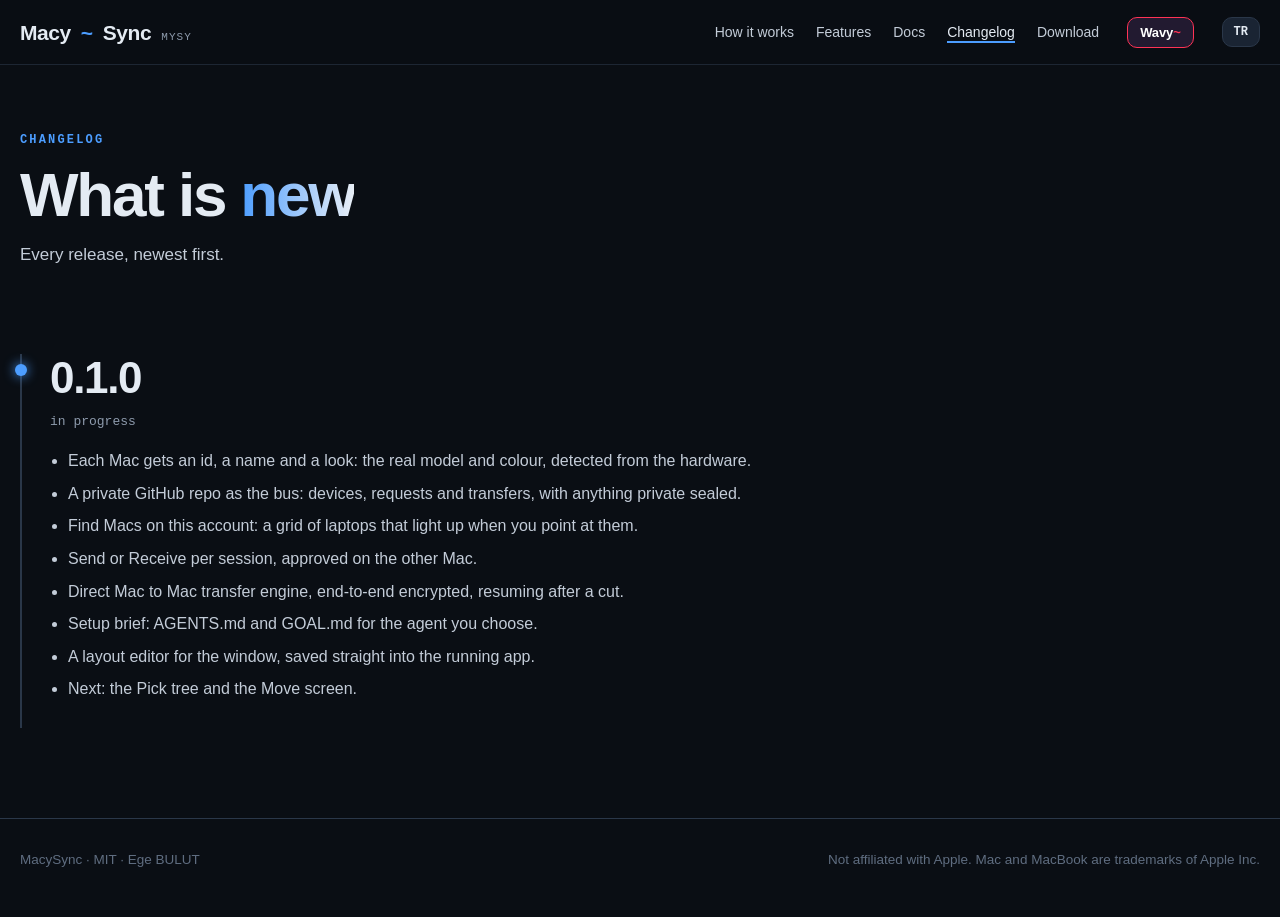
==== site/changelog/index.html @ 3acb4d50 "Website: MacySync's twin of the WavySync site, MYSY logo site/ is the WavySync site's template in me" ====
<!doctype html>
<html lang="en">
<head>
<meta charset="utf-8">
<meta name="viewport" content="width=device-width, initial-scale=1">
<title>Changelog · MacySync</title>
<meta name="description" content="Every MacySync release and what changed, newest first.">
<link rel="canonical" href="https://macysync.vercel.app/changelog/">
<meta name="google-site-verification" content="s66rd8O_x1saL6PLGpSpIPeHmGazHyTo27NTPkK-GJg">
<meta property="og:type" content="website">
<meta property="og:site_name" content="MacySync">
<meta property="og:url" content="https://macysync.vercel.app/changelog/">
<meta property="og:title" content="Changelog · MacySync">
<meta property="og:description" content="Every MacySync release and what changed, newest first.">
<meta property="og:image" content="https://macysync.vercel.app/og.png">
<meta property="og:image:width" content="1200">
<meta property="og:image:height" content="630">
<meta name="twitter:card" content="summary_large_image">
<meta name="twitter:title" content="Changelog · MacySync">
<meta name="twitter:description" content="Every MacySync release and what changed, newest first.">
<meta name="twitter:image" content="https://macysync.vercel.app/og.png">
<meta name="theme-color" content="#0a0e14">
<link rel="alternate" hreflang="en" href="https://macysync.vercel.app/changelog/">
<link rel="alternate" hreflang="tr" href="https://macysync.vercel.app/tr/changelog/">
<link rel="alternate" hreflang="x-default" href="https://macysync.vercel.app/changelog/">
<meta property="og:locale" content="en_US">
<link rel="icon" href="data:image/svg+xml,%3Csvg xmlns='http://www.w3.org/2000/svg' viewBox='0 0 32 32'%3E%3Crect width='32' height='32' rx='8' fill='%230a0e14'/%3E%3Cpath d='M5 19c4-8 8-8 11-3s7 5 11-3' fill='none' stroke='%234c9dff' stroke-width='3.5' stroke-linecap='round'/%3E%3C/svg%3E">
<link rel="stylesheet" href="../site.css">
</head>
<body>

<nav>
  <div class="wrap">
    <a class="brand" href="../">Macy<b>~</b>Sync <small>MYSY</small></a>
    <div class="links">
      <a href="../#how" class="opt" data-i="nav.how">How it works</a>
      <a href="../features/" data-i="nav.features">Features</a>
      <a href="../docs/" data-i="nav.docs">Docs</a>
      <a href="../changelog/" class="opt on" data-i="nav.changelog">Changelog</a>
      <a href="../download/" data-i="nav.download">Download</a>
    </div>
    <a class="twin-nav to-wavy" href="../wavy/" title="WavySync, the twin app">Wavy<b>~</b></a>
    <button class="btn lang" id="lang" aria-label="Language">TR</button>
  </div>
</nav>

<header class="page-head">
  <div class="wrap">
    <span class="caps" data-i="cl.k">Changelog</span>
    <h1 data-i="cl.h">What is <em>new</em></h1>
    <p class="sub" data-i="cl.p">Every release, newest first.</p>
  </div>
</header>

<section>
  <div class="wrap">
    <div class="release reveal">
      <h2>0.1.0</h2>
      <span class="date" data-i="cl.wip">in progress</span>
      <ul data-l="en">
        <li>Each Mac gets an id, a name and a look: the real model and colour, detected from the hardware.</li>
        <li>A private GitHub repo as the bus: devices, requests and transfers, with anything private sealed.</li>
        <li>Find Macs on this account: a grid of laptops that light up when you point at them.</li>
        <li>Send or Receive per session, approved on the other Mac.</li>
        <li>Direct Mac to Mac transfer engine, end-to-end encrypted, resuming after a cut.</li>
        <li>Setup brief: AGENTS.md and GOAL.md for the agent you choose.</li>
        <li>A layout editor for the window, saved straight into the running app.</li>
        <li>Next: the Pick tree and the Move screen.</li>
      </ul>
      <ul data-l="tr">
        <li>Her Mac bir kimlik, bir ad ve bir görünüm alır: donanımdan algılanan gerçek model ve renk.</li>
        <li>Bus olarak özel bir GitHub deposu: cihazlar, istekler ve aktarımlar; özel olan her şey mühürlü.</li>
        <li>Bu hesaptaki Mac'leri bul: üstüne gelince ekranı yanan küçük laptoplardan bir ızgara.</li>
        <li>Oturum başına Gönder ya da Al, diğer Mac'te onaylanır.</li>
        <li>Mac'ten Mac'e doğrudan aktarım motoru, uçtan uca şifreli, kesilince kaldığı yerden devam eder.</li>
        <li>Kurulum notu: seçtiğin ajan için AGENTS.md ve GOAL.md.</li>
        <li>Pencere için bir yerleşim editörü; kaydedince çalışan uygulamaya hemen yansır.</li>
        <li>Sırada: Seç ağacı ve Taşı ekranı.</li>
      </ul>
    </div>
  </div>
</section>

<footer>
  <div class="wrap">
    <span>MacySync · MIT · Ege BULUT</span>
    <span data-i="foot">Not affiliated with Apple. Mac and MacBook are trademarks of Apple Inc.</span>
  </div>
</footer>

<script src="../site.js"></script>
</body>
</html>
---- site/site.css ----
:root {
  --bg: #0a0e14; --bg2: #0e131b; --panel: #121a26; --panel2: #1a2433; --edge: #2a3749;
  --violet: #5d6e86; --lilac: #b9c8dc; --red: #2563c9; --red2: #4c9dff;
  --ink: #e4ebf3; --soft: #c3ccd8; --muted: #8e9bad; --dim: #5f6d80; --ok: #4fd18b;
  --mono: ui-monospace, "SF Mono", "JetBrains Mono", "Cascadia Mono", Menlo, Consolas, monospace;
  --sans: Inter, ui-sans-serif, -apple-system, BlinkMacSystemFont, "Segoe UI", Roboto, Helvetica, Arial, sans-serif;
  --wrap: min(1240px, calc(100vw - 32px));
}
* { box-sizing: border-box; }
html { scroll-behavior: smooth; }
body { margin: 0; background: var(--bg); color: var(--ink); font: 16px/1.6 var(--sans); overflow-x: hidden; }
a { color: inherit; }
img { height: auto; }
.wrap { width: var(--wrap); margin: 0 auto; }
.mono { font-family: var(--mono); }
.caps { font: 700 12px/1 var(--mono); letter-spacing: .18em; text-transform: uppercase; color: var(--red2); }

/* nav */
nav { position: sticky; top: 0; z-index: 20; backdrop-filter: blur(14px); background: rgba(10, 14, 20, .72); border-bottom: 1px solid rgba(42, 55, 73, .6); }
nav .wrap { display: flex; align-items: center; gap: 28px; height: 64px; }
.brand { font: 800 21px/1 var(--sans); text-decoration: none; letter-spacing: -.02em; display: flex; align-items: baseline; gap: 10px; }
.brand b { color: var(--red2); font-weight: 800; }
.brand small { font: 500 11px var(--mono); color: var(--muted); letter-spacing: .1em; }
nav .links { display: flex; gap: 22px; margin-left: auto; font-size: 14px; color: var(--soft); }
nav .links a { text-decoration: none; }
nav .links a:hover { color: var(--ink); }
.btn { display: inline-flex; align-items: center; gap: 8px; padding: 10px 16px; border-radius: 10px; font: 600 14px var(--sans); text-decoration: none; border: 1px solid var(--edge); background: var(--panel2); color: var(--ink); cursor: pointer; transition: background .2s, transform .2s; }
.btn:hover { background: var(--edge); transform: translateY(-1px); }
.btn.red { background: var(--red); border-color: var(--red); }
.btn.red:hover { background: var(--red2); border-color: var(--red2); }
.lang { padding: 7px 11px; font: 700 12px var(--mono); }

/* hero */
.hero { position: relative; padding: 56px 0 40px; }
.hero svg.bg { position: absolute; inset: 0; width: 100%; height: 100%; pointer-events: none; }
.tilde-fill { fill: var(--bg2); stroke: var(--edge); stroke-width: 1.5; }
.swift { fill: none; stroke-linecap: round; }
.swift.base { stroke: rgba(37, 99, 201, .28); stroke-width: 1.2; }
.swift.a { stroke: var(--red2); stroke-width: 3; stroke-dasharray: 260 2400; animation: flow 4.2s linear infinite; }
.swift.b { stroke: var(--lilac); stroke-width: 1.6; stroke-dasharray: 120 2400; animation: flow 5.6s linear infinite reverse; opacity: .7; }
.swift.c { stroke: var(--red); stroke-width: 2; stroke-dasharray: 80 1400; animation: flow 3.1s linear infinite; }
@keyframes flow { from { stroke-dashoffset: 2600; } to { stroke-dashoffset: 0; } }
.hero-grid { position: relative; display: grid; grid-template-columns: 1.05fr 1fr; gap: 40px; align-items: center; }
.logo { width: 100%; max-width: 640px; display: block; filter: drop-shadow(0 30px 60px rgba(37, 99, 201, .18)); border-radius: 20px; }
h1 { font: 800 clamp(36px, 5vw, 62px)/1.04 var(--sans); letter-spacing: -.035em; margin: 34px 0 18px; }
h1 em, h2 em { font-style: normal; background: linear-gradient(90deg, var(--red2), #e8eef6, var(--red2)) 0 0 / 200% 100%; -webkit-background-clip: text; background-clip: text; color: transparent; animation: shift 6s linear infinite; }
@keyframes shift { to { background-position: -200% 0; } }
.lead { font-size: 18px; color: var(--soft); max-width: 560px; margin: 0 0 28px; }
.cta { display: flex; gap: 12px; flex-wrap: wrap; }
.shot { position: relative; transform: perspective(1400px) rotateY(-9deg) rotateX(4deg); animation: float 7s ease-in-out infinite; }
.shot img { width: 118%; max-width: none; margin-left: -6%; display: block; filter: drop-shadow(0 40px 70px rgba(0, 0, 0, .55)); }
@keyframes float { 0%, 100% { transform: perspective(1400px) rotateY(-9deg) rotateX(4deg) translateY(0); } 50% { transform: perspective(1400px) rotateY(-7deg) rotateX(3deg) translateY(-12px); } }
.ticker { margin-top: 30px; display: flex; gap: 22px; flex-wrap: wrap; font: 500 12px var(--mono); color: var(--dim); letter-spacing: .08em; }
.ticker span b { color: var(--ok); font-weight: 700; }

/* sections */
section { padding: 90px 0; position: relative; }
h2 { font: 800 clamp(30px, 3.6vw, 44px)/1.1 var(--sans); letter-spacing: -.03em; margin: 12px 0 14px; }
.sub { color: var(--soft); max-width: 640px; margin: 0 0 40px; font-size: 17px; }
h2:not(:has(+ .sub)) { margin-bottom: 40px; }
.divider { display: block; width: 100%; height: 70px; }
.divider path { fill: none; stroke: var(--edge); stroke-width: 1.5; }
.divider .run { stroke: var(--red2); stroke-width: 2.5; stroke-dasharray: 140 3000; animation: flow 5s linear infinite; }

/* diagrams */
.stage { background: linear-gradient(180deg, var(--bg2), var(--bg)); border: 1px solid var(--edge); border-radius: 28px; padding: 28px; position: relative; overflow: hidden; }
.stage + .stage { margin-top: 26px; }
.stage-head { display: flex; align-items: baseline; gap: 14px; margin-bottom: 8px; flex-wrap: wrap; }
.stage-head h3 { font: 700 21px var(--sans); margin: 0; letter-spacing: -.01em; }
.stage-head p { margin: 0; color: var(--muted); font-size: 15px; }
.stage svg { width: 100%; height: auto; display: block; }
.node rect { fill: var(--panel); stroke: var(--edge); stroke-width: 1.5; }
.node .t { fill: var(--ink); font: 600 15px var(--sans); }
.node .s { fill: var(--muted); font: 500 12px var(--mono); }
.node.repo rect { fill: #0f1d33; stroke: var(--red); stroke-width: 2; }
.node .scr { fill: var(--bg); stroke: var(--edge); }
.wire { fill: none; stroke: var(--edge); stroke-width: 2; }
.wire.hot { stroke: url(#wireGrad); stroke-width: 2.5; stroke-dasharray: 8 10; animation: dash 1.2s linear infinite; }
@keyframes dash { to { stroke-dashoffset: -36; } }
.pkt { fill: var(--red2); filter: drop-shadow(0 0 6px var(--red2)); }
.pkt.v { fill: var(--lilac); filter: drop-shadow(0 0 6px var(--lilac)); }
.folder { font: 500 12.5px var(--mono); fill: var(--soft); }
.folder.on { animation: blink 3s ease-in-out infinite; }
@keyframes blink { 0%, 100% { fill: var(--soft); } 12% { fill: var(--red2); } 30% { fill: var(--soft); } }

/* apply pipeline */
.steps { display: grid; grid-template-columns: repeat(5, 1fr); gap: 14px; margin-top: 46px; position: relative; }
.step { background: var(--panel); border: 1px solid var(--edge); border-radius: 16px; padding: 16px; position: relative; z-index: 1; animation: lit 10s infinite; }
.step:nth-child(1) { animation-delay: 0s; } .step:nth-child(2) { animation-delay: 2s; } .step:nth-child(3) { animation-delay: 4s; } .step:nth-child(4) { animation-delay: 6s; } .step:nth-child(5) { animation-delay: 8s; }
@keyframes lit { 0%, 18% { z-index: 3; border-color: var(--red); box-shadow: 0 0 0 1px var(--red), 0 14px 40px rgba(37, 99, 201, .25); transform: translateY(-4px); } 24%, 100% { z-index: 1; border-color: var(--edge); box-shadow: none; transform: none; } }
.step .n { font: 700 12px var(--mono); color: var(--red2); letter-spacing: .12em; }
.step h4 { margin: 8px 0 6px; font: 700 16px var(--sans); }
.step p { margin: 0; color: var(--muted); font-size: 13.5px; line-height: 1.5; }
.step .ic { width: 36px; height: 36px; border-radius: 10px; background: var(--panel2); display: grid; place-items: center; margin-bottom: 10px; }
.step .ic svg { width: 20px; height: 20px; stroke: var(--lilac); fill: none; stroke-width: 1.8; stroke-linecap: round; stroke-linejoin: round; }
.rail { position: absolute; left: 0; right: 0; top: -36px; height: 28px; z-index: 4; pointer-events: none; }
.rail svg { width: 100%; height: 28px; display: block; overflow: visible; }

/* widget deps */
.deps { display: grid; grid-template-columns: 260px 1fr; gap: 26px; align-items: center; margin-top: 18px; }
.wcard { background: var(--panel); border: 1px solid var(--edge); border-radius: 18px; padding: 18px; }
.wcard .row { display: flex; align-items: center; gap: 10px; padding: 7px 0; font-size: 14.5px; }
.chk { width: 16px; height: 16px; border-radius: 4px; background: var(--red); display: grid; place-items: center; color: #fff; font-size: 11px; font-weight: 800; flex: none; }
.chips { display: flex; flex-direction: column; gap: 12px; }
.chip { display: flex; align-items: center; gap: 12px; background: var(--panel); border: 1px solid var(--edge); border-radius: 14px; padding: 12px 16px; font: 500 13.5px var(--mono); color: var(--soft); opacity: 0; transform: translateX(-24px); animation: chipIn 9s infinite; }
.chip:nth-child(2) { animation-delay: .5s; } .chip:nth-child(3) { animation-delay: 1s; } .chip:nth-child(4) { animation-delay: 1.5s; }
.chip b { color: var(--ink); font-weight: 700; min-width: 64px; }
.chip .ok { margin-left: auto; color: var(--ok); opacity: 0; animation: okIn 9s infinite; animation-delay: inherit; }
@keyframes chipIn { 0% { opacity: 0; transform: translateX(-24px); } 8%, 82% { opacity: 1; transform: none; } 92%, 100% { opacity: 0; transform: translateX(12px); } }
@keyframes okIn { 0%, 30% { opacity: 0; } 38%, 82% { opacity: 1; } 92%, 100% { opacity: 0; } }

/* features */
.grid { display: grid; grid-template-columns: repeat(3, 1fr); gap: 16px; }
.card { background: var(--bg2); border: 1px solid var(--edge); border-radius: 20px; padding: 22px; position: relative; overflow: hidden; transition: border-color .25s, transform .25s; }
.card:hover { border-color: var(--violet); transform: translateY(-3px); }
.card::after { content: ""; position: absolute; right: -40px; top: -40px; width: 120px; height: 120px; border-radius: 50%; background: radial-gradient(circle, rgba(37, 99, 201, .18), transparent 70%); }
.card h3 { margin: 0 0 8px; font: 700 18px var(--sans); }
.card p { margin: 0; color: var(--muted); font-size: 14.5px; }
.card .k { font: 700 11px var(--mono); color: var(--lilac); letter-spacing: .14em; display: block; margin-bottom: 12px; }

/* gallery */
.gallery { display: grid; grid-template-columns: 1fr 1fr; gap: 18px; }
.gallery figure { margin: 0; background: radial-gradient(ellipse at 50% 40%, #15233a, var(--bg) 70%); border: 1px solid var(--edge); border-radius: 22px; padding: 16px 6px 12px; }
.gallery img { width: 100%; display: block; }
.gallery figcaption { text-align: center; color: var(--muted); font-size: 14px; margin-top: 4px; }

/* layout + download */
.split { display: grid; grid-template-columns: 1fr 1fr; gap: 26px; align-items: start; }
pre.tree { margin: 0; background: var(--bg2); border: 1px solid var(--edge); border-radius: 20px; padding: 22px; font: 500 13.5px/1.75 var(--mono); color: var(--soft); overflow-x: auto; }
pre.tree .c { color: var(--dim); }
pre.tree .r { color: var(--red2); }
.never { background: var(--bg2); border: 1px solid var(--edge); border-radius: 20px; padding: 22px; }
.never h3 { margin: 0 0 10px; font: 700 18px var(--sans); }
.never ul { margin: 0; padding-left: 18px; color: var(--muted); font-size: 14.5px; }
.never li { margin: 6px 0; }
.never code, .dl code { font: 500 13px var(--mono); color: var(--lilac); }
.dl { display: grid; grid-template-columns: repeat(4, 1fr); gap: 14px; }
.os { background: var(--bg2); border: 1px solid var(--edge); border-radius: 18px; padding: 20px; text-decoration: none; display: flex; flex-direction: column; gap: 6px; transition: border-color .2s, transform .2s; }
.os:hover { border-color: var(--red); transform: translateY(-3px); }
.os b { font: 700 17px var(--sans); }
.os span { color: var(--muted); font: 500 12.5px var(--mono); }
.os i { font-style: normal; color: var(--red2); font: 700 13px var(--sans); margin-top: 8px; }
.note { color: var(--muted); font-size: 14px; margin-top: 18px; }
footer { border-top: 1px solid var(--edge); padding: 30px 0 46px; color: var(--dim); font-size: 13.5px; }
footer .wrap { display: flex; gap: 20px; flex-wrap: wrap; justify-content: space-between; }

.hero-grid > *, .split > *, .deps > *, .grid > *, .gallery > * { min-width: 0; }
.reveal { opacity: 0; transform: translateY(26px); transition: opacity .8s ease, transform .8s ease; }
.reveal.in { opacity: 1; transform: none; }

@media (max-width: 980px) {
  .hero-grid, .split, .deps { grid-template-columns: 1fr; }
  .shot img { width: 100%; margin: 0; }
  .never { margin-top: 0 !important; }
  .grid { grid-template-columns: 1fr 1fr; }
  .steps { grid-template-columns: 1fr 1fr; }
  .dl { grid-template-columns: 1fr 1fr; }
  nav .links a.opt { display: none; }
}
@media (max-width: 620px) {
  .grid, .gallery, .steps, .dl { grid-template-columns: 1fr; }
  .stage { padding: 18px; border-radius: 20px; }
  section { padding: 60px 0; }
  nav .links { gap: 14px; }
  .brand small { display: none; }
  .rail { display: none; }
}
@media (prefers-reduced-motion: reduce) {
  *, *::before, *::after { animation: none !important; transition: none !important; }
  .reveal { opacity: 1; transform: none; }
  .chip, .chip .ok { opacity: 1; transform: none; }
}

/* pages */
nav .links { min-width: 0; overflow-x: auto; white-space: nowrap; scrollbar-width: none; }
nav .links::-webkit-scrollbar { display: none; }
nav .links a.on { color: var(--ink); box-shadow: inset 0 -2px 0 var(--red2); }
.page-head { padding: 60px 0 0; }
.page-head h1 { margin: 12px 0 14px; }
.page-head + section { padding-top: 46px; }
.more { display: inline-block; margin-top: 26px; color: var(--red2); font-weight: 600; text-decoration: none; }
.more:hover { text-decoration: underline; }
html[lang="tr"] [data-l="en"], html:not([lang="tr"]) [data-l="tr"] { display: none !important; }

/* WaveTerm */
#waveterm { padding-bottom: 0; }
details.wt { background: linear-gradient(180deg, var(--bg2), var(--bg)); border: 1px solid var(--edge); border-radius: 24px; }
details.wt > summary { list-style: none; cursor: pointer; padding: 22px 26px; display: flex; align-items: center; gap: 14px; font: 700 21px var(--sans); }
details.wt > summary::-webkit-details-marker { display: none; }
details.wt > summary::after { content: "+"; margin-left: auto; font: 700 24px var(--mono); color: var(--red2); transition: transform .25s; }
details.wt[open] > summary::after { transform: rotate(45deg); }
details.wt > summary:hover { color: var(--lilac); }
.wt-body { padding: 0 26px 26px; }
blockquote.src { margin: 0 0 16px; padding: 16px 20px; border-left: 3px solid var(--red2); background: var(--panel); border-radius: 0 14px 14px 0; color: var(--soft); }
blockquote.src p { margin: 0 0 10px; }
blockquote.src cite { display: block; font: 500 12px var(--mono); color: var(--dim); font-style: normal; }
.linkrow { display: flex; flex-wrap: wrap; gap: 10px; margin: 20px 0 10px; }
.rel { color: var(--muted); font: 500 13px/1.6 var(--mono); margin: 6px 0; }
.rel a { color: var(--lilac); }
.wt-shot { margin: 20px 0 0; }
.wt-shot img { width: 100%; display: block; border-radius: 14px; border: 1px solid var(--edge); }
h3.sec { font: 700 22px var(--sans); margin: 36px 0 4px; }
.wt-feats { display: grid; grid-template-columns: 1fr 1fr; gap: 16px; margin-top: 16px; }
.wt-feats figure { margin: 0; background: var(--bg2); border: 1px solid var(--edge); border-radius: 18px; overflow: hidden; }
.wt-feats img { width: 100%; aspect-ratio: 16 / 10; object-fit: cover; object-position: top left; display: block; }
.wt-feats figcaption { padding: 14px 16px; font-size: 14.5px; color: var(--muted); }
.wt-feats figcaption b { display: block; color: var(--ink); font-size: 16px; margin-bottom: 4px; }
ul.keyf { columns: 2; column-gap: 34px; color: var(--soft); font-size: 14.5px; padding-left: 18px; margin: 14px 0; }
ul.keyf li { margin: 0 0 8px; break-inside: avoid; }

/* feature rows */
.frow { display: grid; grid-template-columns: 1fr 1.2fr; gap: 40px; align-items: center; padding: 34px 0; border-bottom: 1px solid rgba(42, 55, 73, .5); }
.frow:nth-child(even) > img { order: -1; }
.frow h3 { font: 800 26px/1.2 var(--sans); letter-spacing: -.02em; margin: 8px 0 10px; }
.frow p { color: var(--soft); margin: 0; }
.frow img { width: 100%; display: block; }

/* docs */
.doc { display: grid; grid-template-columns: 210px 1fr; gap: 44px; align-items: start; }
.toc { position: sticky; top: 90px; }
.toc-list { display: flex; flex-direction: column; gap: 9px; font-size: 14px; }
.toc a { color: var(--muted); text-decoration: none; }
.toc a:hover { color: var(--ink); }
.prose { max-width: 800px; color: var(--soft); min-width: 0; }
.prose h2 { color: var(--ink); font-size: 28px; margin: 50px 0 12px; scroll-margin-top: 84px; }
.prose > div > h2:first-child { margin-top: 0; }
.prose h3 { color: var(--ink); font: 700 18px var(--sans); margin: 26px 0 8px; }
.prose code { font: 500 13.5px var(--mono); color: var(--lilac); }
.prose pre { background: var(--bg2); border: 1px solid var(--edge); border-radius: 14px; padding: 16px 18px; overflow-x: auto; font: 500 13.5px/1.7 var(--mono); color: var(--soft); }
.prose pre code { color: inherit; }
.prose table { border-collapse: collapse; width: 100%; font-size: 14.5px; }
.prose td, .prose th { border-bottom: 1px solid var(--edge); padding: 9px 10px; text-align: left; vertical-align: top; }
.prose a { color: var(--red2); }
.prose li { margin: 5px 0; }

/* changelog */
.release { border-left: 2px solid var(--edge); padding: 0 0 10px 28px; position: relative; max-width: 820px; }
.release::before { content: ""; position: absolute; left: -7px; top: 10px; width: 12px; height: 12px; border-radius: 50%; background: var(--red2); box-shadow: 0 0 12px var(--red2); }
.release h2 { margin: 0 0 4px; }
.release .date { font: 500 13px var(--mono); color: var(--muted); }
.release ul { color: var(--soft); padding-left: 18px; }
.release li { margin: 7px 0; }
.release code { font: 500 13px var(--mono); color: var(--lilac); }

.frow > *, .doc > *, .wt-feats > * { min-width: 0; }
@media (max-width: 980px) {
  .frow, .doc { grid-template-columns: 1fr; }
  .frow:nth-child(even) > img { order: 0; }
  .toc { position: static; }
  .toc-list { flex-direction: row; flex-wrap: wrap; gap: 8px 16px; }
}
@media (max-width: 620px) {
  .wt-feats { grid-template-columns: 1fr; }
  ul.keyf { columns: 1; }
  details.wt > summary { padding: 18px; font-size: 18px; }
  .wt-body { padding: 0 18px 18px; }
}
.prose code { overflow-wrap: anywhere; }
.prose pre code { overflow-wrap: normal; }
@media (max-width: 620px) { .prose table { display: block; overflow-x: auto; } }

/* twin sites: the navbar button and the 3D card that leads to the other site (same block on both sites) */
.to-wavy { --a: #ff3355; --a2: #b79cf0; --t-bg: #120d19; --t-panel: #221a30; --t-edge: #3a2d4f; }
.to-macy { --a: #4c9dff; --a2: #c3ccd8; --t-bg: #0a0e14; --t-panel: #172233; --t-edge: #2a3749; }
.twin-nav { display: inline-flex; align-items: baseline; padding: 7px 12px; border-radius: 10px; font: 800 13px var(--sans); letter-spacing: -.01em; text-decoration: none; color: #fff; background: var(--t-panel); border: 1px solid var(--a); box-shadow: 0 0 0 0 var(--a); transition: box-shadow .3s, transform .2s; flex: none; }
.twin-nav b { color: var(--a); }
.twin-nav:hover { transform: translateY(-1px); box-shadow: 0 0 18px -2px var(--a); }
.twin-stage { perspective: 1500px; padding: 8px 0 40px; }
.twin { --rx: 0deg; --ry: 0deg; --mx: 50%; --my: 30%; --lift: 0px; position: relative; display: grid; grid-template-columns: 1.25fr 1fr; gap: 34px; align-items: center; max-width: 1080px; margin: 0 auto; padding: 30px; border-radius: 30px; text-decoration: none; color: #eef2f7; background: linear-gradient(155deg, var(--t-panel), var(--t-bg) 70%); border: 1px solid var(--t-edge); transform-style: preserve-3d; transform: rotateX(var(--rx)) rotateY(var(--ry)) translateZ(var(--lift)); transition: transform .45s cubic-bezier(.2, .8, .2, 1), border-color .35s, box-shadow .35s; box-shadow: 0 40px 90px -30px rgba(0, 0, 0, .8); animation: bob3d 8s ease-in-out infinite; }
@keyframes bob3d { 0%, 100% { rotate: y -2.5deg; translate: 0 0; } 50% { rotate: y 2.5deg; translate: 0 -10px; } }
.twin::before, .twin::after { content: ""; position: absolute; inset: 0; border-radius: inherit; pointer-events: none; }
.twin::before { background: radial-gradient(520px circle at var(--mx) var(--my), color-mix(in srgb, var(--a) 30%, transparent), transparent 60%); opacity: .35; transition: opacity .35s; }
.twin::after { background: linear-gradient(105deg, transparent 38%, rgba(255, 255, 255, .13) 50%, transparent 62%) 160% 0 / 250% 100% no-repeat; }
.twin:hover { --lift: 30px; border-color: var(--a); box-shadow: 0 50px 110px -30px rgba(0, 0, 0, .85), 0 0 60px -12px var(--a); animation-play-state: paused; }
.twin:hover::before { opacity: 1; }
.twin:hover::after { animation: sheen3d 1.6s ease; }
@keyframes sheen3d { from { background-position: 160% 0; } to { background-position: -60% 0; } }
.twin > * { transform: translateZ(40px); }
.twin img { width: 100%; display: block; transform: translateZ(70px); filter: drop-shadow(0 30px 40px rgba(0, 0, 0, .6)); }
.twin .tn { font: 800 clamp(30px, 4vw, 46px)/1 var(--sans); letter-spacing: -.03em; margin: 0 0 6px; }
.twin .tn b { color: var(--a); }
.twin .tk { font: 700 12px var(--mono); letter-spacing: .18em; color: var(--a); text-transform: uppercase; }
.twin .tl { color: var(--a2); margin: 10px 0 18px; font-size: 16px; }
.twin ul { list-style: none; margin: 0 0 22px; padding: 0; display: grid; gap: 10px; font-size: 15px; color: #d3dae4; }
.twin li { display: flex; gap: 10px; align-items: baseline; }
.twin li::before { content: "~"; color: var(--a); font: 800 18px/1 var(--mono); flex: none; }
.twin .tgo { display: inline-flex; align-items: center; gap: 10px; padding: 12px 18px; border-radius: 12px; background: var(--a); color: #fff; font: 700 15px var(--sans); box-shadow: 0 10px 30px -8px var(--a); }
.twin:hover .tgo { gap: 16px; }
@media (max-width: 860px) { .twin { grid-template-columns: 1fr; padding: 20px; } .twin img { transform: translateZ(40px); } }
@media (prefers-reduced-motion: reduce) { .twin { animation: none; transform: none; } }

/* not released yet */
.os.off { opacity: .6; cursor: default; }
.os.off:hover { transform: none; border-color: var(--edge); }
.os.off i { color: var(--muted); }
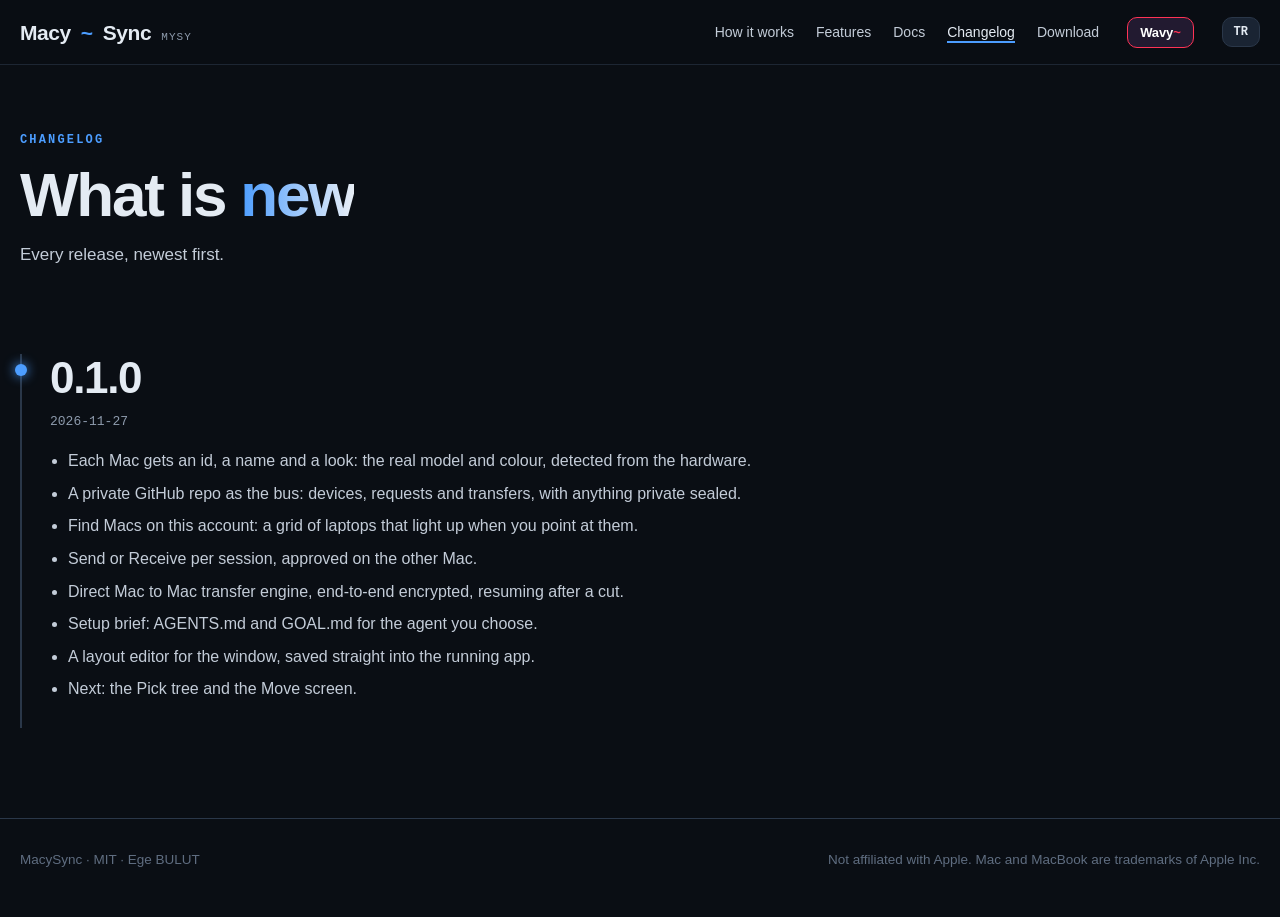
==== commit 2e9f2fde: "Site: 0.1.0 is out for Apple silicon; the download button gets MacySync.app, with the first-open ste" ====
--- a/site/changelog/index.html
+++ b/site/changelog/index.html
@@ -56,7 +56,7 @@
   <div class="wrap">
     <div class="release reveal">
       <h2>0.1.0</h2>
-      <span class="date" data-i="cl.wip">in progress</span>
+      <span class="date">2026-11-27</span>
       <ul data-l="en">
         <li>Each Mac gets an id, a name and a look: the real model and colour, detected from the hardware.</li>
         <li>A private GitHub repo as the bus: devices, requests and transfers, with anything private sealed.</li>
--- a/site/site.css
+++ b/site/site.css
@@ -293,3 +293,19 @@
 .os.off { opacity: .6; cursor: default; }
 .os.off:hover { transform: none; border-color: var(--edge); }
 .os.off i { color: var(--muted); }
+
+/* family: one card per *ySync app, each in its own colours with its own line */
+.fam { display: grid; grid-template-columns: repeat(auto-fit, minmax(168px, 1fr)); gap: 14px; }
+.fm { position: relative; display: flex; flex-direction: column; gap: 4px; min-width: 0; padding: 18px 18px 64px; border-radius: 20px; text-decoration: none; color: #eef2f7; background: linear-gradient(160deg, color-mix(in srgb, var(--fa) 16%, var(--fbg)), var(--fbg) 62%); border: 1px solid var(--fe); overflow: hidden; transition: transform .25s, border-color .25s, box-shadow .25s; }
+.fm:hover { transform: translateY(-4px); border-color: var(--fa); box-shadow: 0 18px 40px -20px var(--fa); }
+.fm.here { border-color: var(--fa); box-shadow: inset 0 0 0 1px var(--fa); }
+.fm svg { position: absolute; left: 0; bottom: 8px; width: 100%; height: 46px; overflow: visible; }
+.fm .fb { fill: none; stroke: var(--fe); stroke-width: 2; vector-effect: non-scaling-stroke; }
+.fm .fr { fill: none; stroke: var(--fa); stroke-width: 2.5; stroke-linecap: round; stroke-linejoin: round; vector-effect: non-scaling-stroke; stroke-dasharray: 50 700; animation: famflow 3.4s linear infinite; }
+@keyframes famflow { from { stroke-dashoffset: 750; } to { stroke-dashoffset: 0; } }
+.fm .fk { font: 700 11px ui-monospace, Menlo, Consolas, monospace; letter-spacing: .16em; color: var(--fa); }
+.fm b { font: 800 21px/1.15 Inter, ui-sans-serif, -apple-system, "Segoe UI", Roboto, sans-serif; letter-spacing: -.02em; }
+.fm b i { font-style: normal; color: var(--fa); }
+.fm .fl { color: #b9c1cc; font-size: 14px; line-height: 1.4; }
+.fm .fh { position: absolute; top: 15px; right: 14px; font: 700 10px ui-monospace, Menlo, Consolas, monospace; letter-spacing: .1em; text-transform: uppercase; color: var(--fbg); background: var(--fa); padding: 3px 7px; border-radius: 6px; }
+@media (prefers-reduced-motion: reduce) { .fm .fr { animation: none; } }
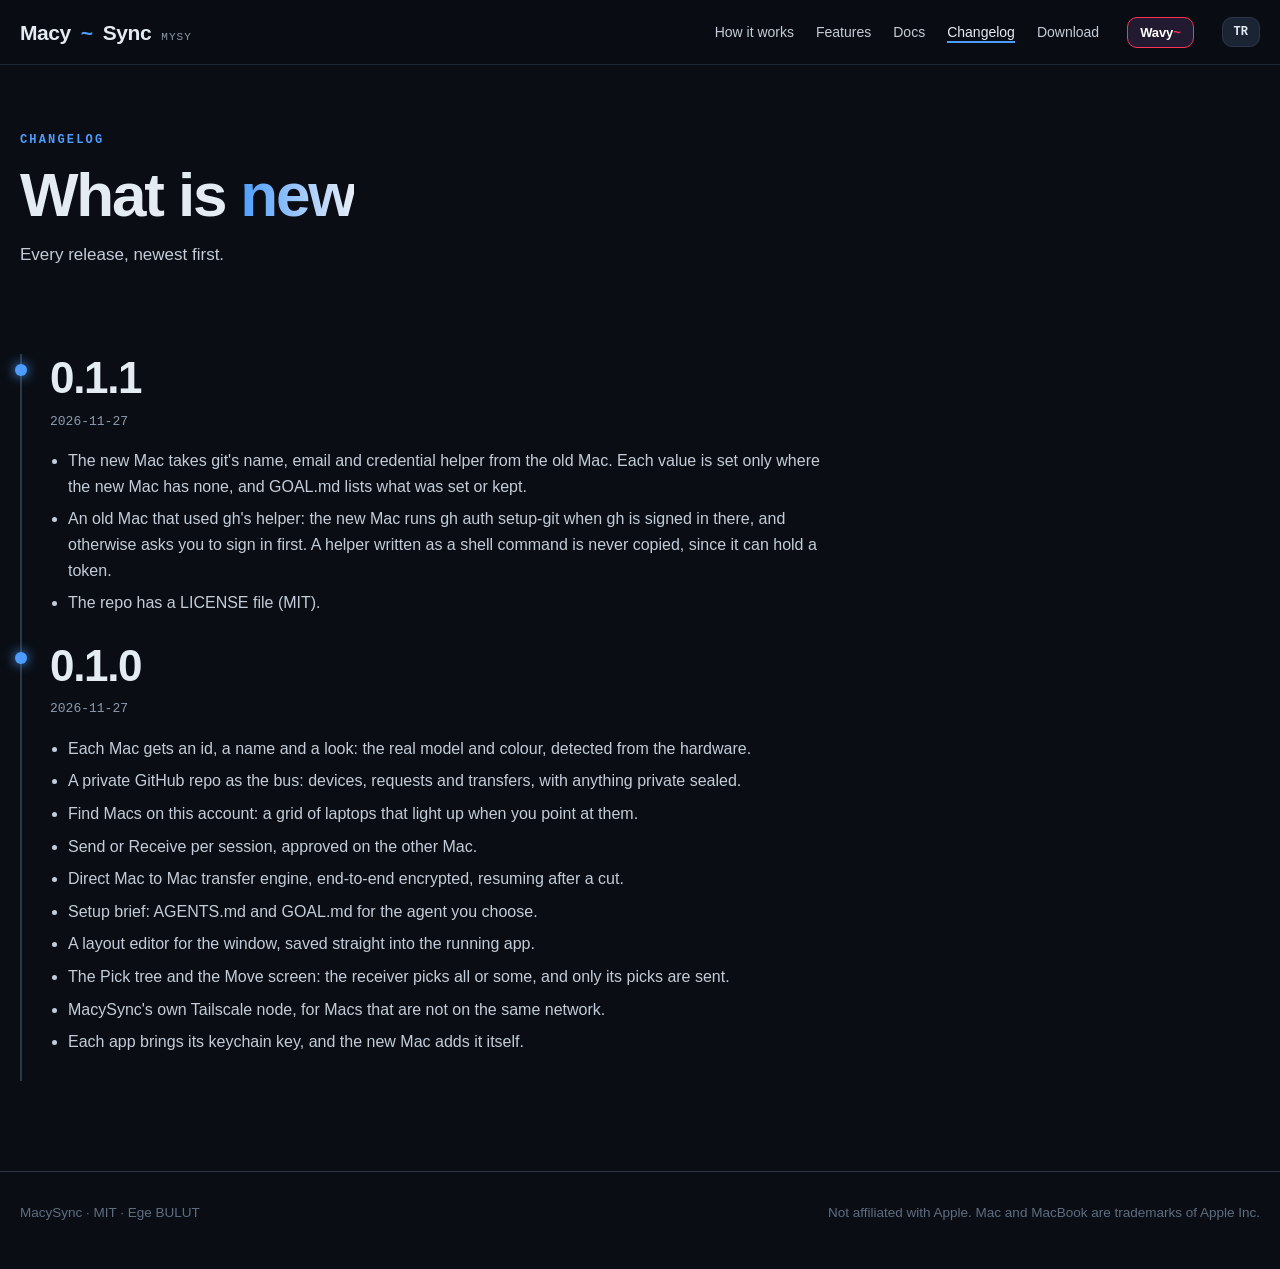
==== commit 49c17edc: "MacySync 0.1.1: CHANGELOG.md, the site's changelog and version 0.1.1 carries the receiver's git name" ====
--- a/site/changelog/index.html
+++ b/site/changelog/index.html
@@ -55,6 +55,20 @@
 <section>
   <div class="wrap">
     <div class="release reveal">
+      <h2>0.1.1</h2>
+      <span class="date">2026-11-27</span>
+      <ul data-l="en">
+        <li>The new Mac takes git's name, email and credential helper from the old Mac. Each value is set only where the new Mac has none, and GOAL.md lists what was set or kept.</li>
+        <li>An old Mac that used gh's helper: the new Mac runs gh auth setup-git when gh is signed in there, and otherwise asks you to sign in first. A helper written as a shell command is never copied, since it can hold a token.</li>
+        <li>The repo has a LICENSE file (MIT).</li>
+      </ul>
+      <ul data-l="tr">
+        <li>Yeni Mac, git'in adını, e-postasını ve credential helper'ını eski Mac'ten alır. Her değer yalnızca yeni Mac'te henüz yoksa yazılır; GOAL.md neyin yazıldığını, neyin korunduğunu listeler.</li>
+        <li>Eski Mac gh'ın helper'ını kullanıyorsa: yeni Mac'te gh oturumu açıksa gh auth setup-git çalışır, değilse önce oturum açman istenir. Kabuk komutu olarak yazılmış bir helper asla kopyalanmaz, çünkü içinde token olabilir.</li>
+        <li>Depoda artık bir LICENSE dosyası var (MIT).</li>
+      </ul>
+    </div>
+    <div class="release reveal">
       <h2>0.1.0</h2>
       <span class="date">2026-11-27</span>
       <ul data-l="en">
@@ -65,7 +79,9 @@
         <li>Direct Mac to Mac transfer engine, end-to-end encrypted, resuming after a cut.</li>
         <li>Setup brief: AGENTS.md and GOAL.md for the agent you choose.</li>
         <li>A layout editor for the window, saved straight into the running app.</li>
-        <li>Next: the Pick tree and the Move screen.</li>
+        <li>The Pick tree and the Move screen: the receiver picks all or some, and only its picks are sent.</li>
+        <li>MacySync's own Tailscale node, for Macs that are not on the same network.</li>
+        <li>Each app brings its keychain key, and the new Mac adds it itself.</li>
       </ul>
       <ul data-l="tr">
         <li>Her Mac bir kimlik, bir ad ve bir görünüm alır: donanımdan algılanan gerçek model ve renk.</li>
@@ -75,7 +91,9 @@
         <li>Mac'ten Mac'e doğrudan aktarım motoru, uçtan uca şifreli, kesilince kaldığı yerden devam eder.</li>
         <li>Kurulum notu: seçtiğin ajan için AGENTS.md ve GOAL.md.</li>
         <li>Pencere için bir yerleşim editörü; kaydedince çalışan uygulamaya hemen yansır.</li>
-        <li>Sırada: Seç ağacı ve Taşı ekranı.</li>
+        <li>Seç ağacı ve Taşı ekranı: alıcı hepsini ya da bir kısmını seçer, yalnızca seçtikleri gönderilir.</li>
+        <li>Aynı ağda olmayan Mac'ler için MacySync'in kendi Tailscale düğümü.</li>
+        <li>Her uygulama keychain anahtarını getirir, yeni Mac onu kendisi ekler.</li>
       </ul>
     </div>
   </div>
